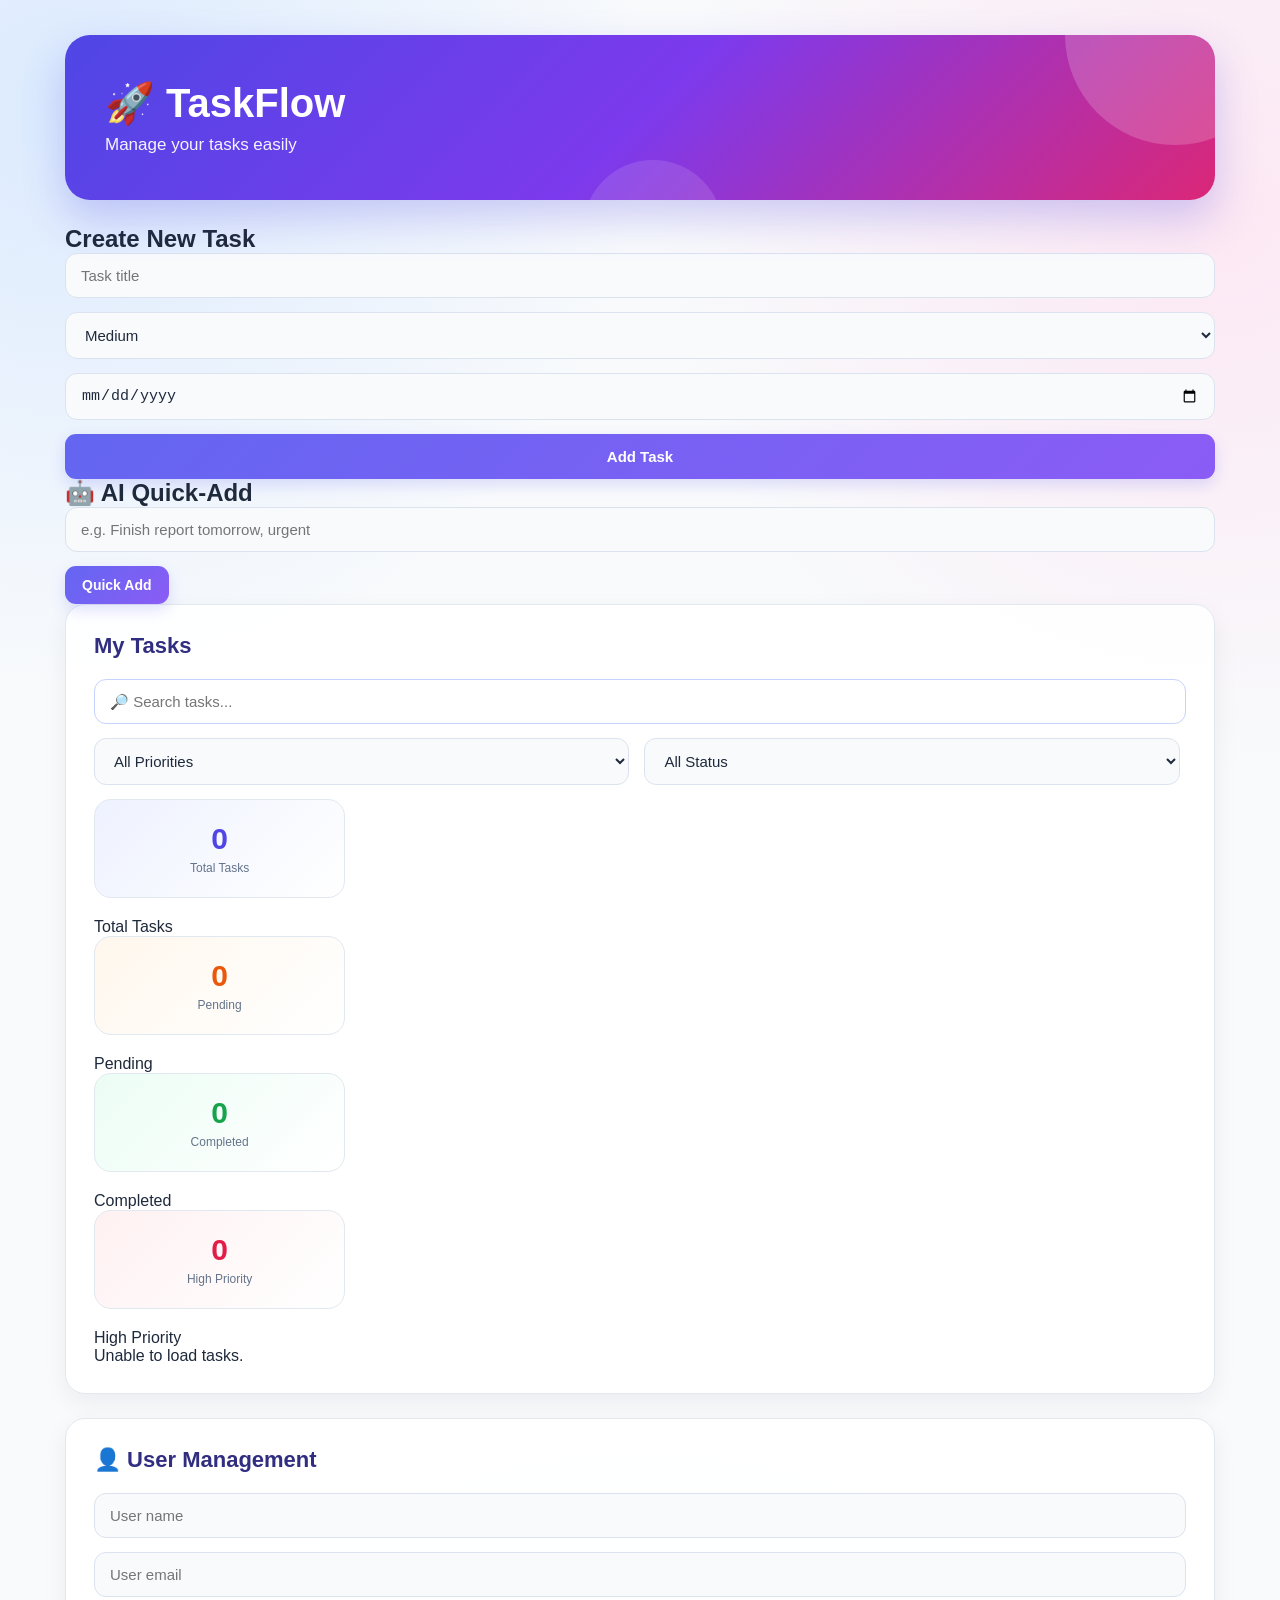
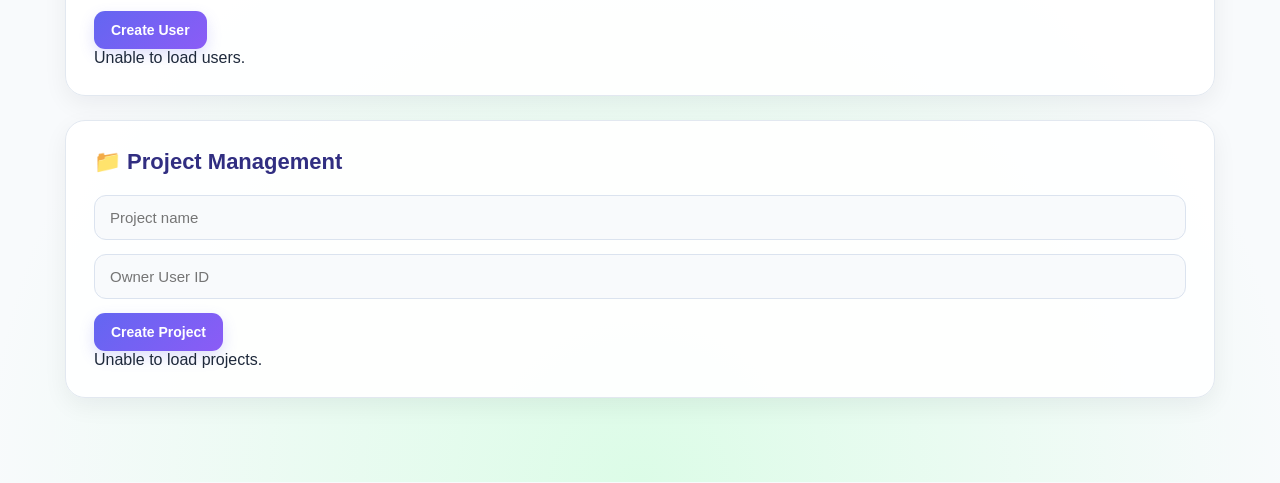
==== frontend/index.html @ d88e2542 "Initial TaskFlow project" ====
<!DOCTYPE html>
<html lang="en">

<head>
    <meta charset="UTF-8">
    <meta name="viewport" content="width=device-width, initial-scale=1.0">

    <title>TaskFlow - Task Management</title>

    <link rel="stylesheet" href="style.css">
</head>

<body>

    <div class="container">

        <!-- ============================= -->
        <!-- HEADER -->
        <!-- ============================= -->

        <header>
            <h1>🚀 TaskFlow</h1>
            <p>Manage your tasks easily</p>
        </header>


        <!-- ============================= -->
        <!-- CREATE TASK -->
        <!-- ============================= -->

        <form class="task-form">

            <h2>Create New Task</h2>

            <input
                type="text"
                id="title"
                placeholder="Task title"
                required
            >

            <select id="priority">

                <option value="low">
                    Low
                </option>

                <option value="medium" selected>
                    Medium
                </option>

                <option value="high">
                    High
                </option>

            </select>

            <input
                type="date"
                id="due_date"
            >

            <button type="submit">
                Add Task
            </button>

        </form>

<form id="quickAddForm">
    <h2>🤖 AI Quick-Add</h2>

    <input
        type="text"
        id="quickAddInput"
        placeholder="e.g. Finish report tomorrow, urgent"
        required
    >

    <button type="submit">Quick Add</button>
</form>

<div id="quickAddResult"></div>


        <!-- ============================= -->
        <!-- TASKS -->
        <!-- ============================= -->

        <section class="tasks-section">

            <h2>My Tasks</h2>


            <!-- SEARCH + FILTER -->

            <div class="task-filters">

                <input
                    type="text"
                    id="searchInput"
                    placeholder="🔎 Search tasks..."
                >


                <select id="priorityFilter">

                    <option value="all">
                        All Priorities
                    </option>

                    <option value="low">
                        Low
                    </option>

                    <option value="medium">
                        Medium
                    </option>

                    <option value="high">
                        High
                    </option>

                </select>


                <select id="statusFilter">

                    <option value="all">
                        All Status
                    </option>

                    <option value="pending">
                        Pending
                    </option>

                    <option value="completed">
                        Completed
                    </option>

                </select>

            </div>


            <!-- TASK SUMMARY -->

            <div class="task-summary">

                <div class="summary-box">

                    <h3 id="totalTasks">
                        0
                    </h3>

                    <p>
                        Total Tasks
                    </p>

                </div>


                <div class="summary-box">

                    <h3 id="pendingTasks">
                        0
                    </h3>

                    <p>
                        Pending
                    </p>

                </div>


                <div class="summary-box">

                    <h3 id="completedTasks">
                        0
                    </h3>

                    <p>
                        Completed
                    </p>

                </div>


                <div class="summary-box">

                    <h3 id="highPriorityTasks">
                        0
                    </h3>

                    <p>
                        High Priority
                    </p>

                </div>

            </div>


            <!-- TASK LIST -->

            <div id="tasks">

                <p>
                    Loading tasks...
                </p>

            </div>

        </section>


        <!-- ============================= -->
        <!-- USER MANAGEMENT -->
        <!-- ============================= -->

        <section class="tasks-section">

            <h2>👤 User Management</h2>

            <form id="userForm">

                <input
                    type="text"
                    id="userName"
                    placeholder="User name"
                    required
                >

                <input
                    type="email"
                    id="userEmail"
                    placeholder="User email"
                    required
                >

                <button type="submit">
                    Create User
                </button>

            </form>


            <div id="users">

                <p>
                    Loading users...
                </p>

            </div>

        </section>


        <!-- ============================= -->
        <!-- PROJECT MANAGEMENT -->
        <!-- ============================= -->

        <section class="tasks-section">

            <h2>📁 Project Management</h2>

            <form id="projectForm">

                <input
                    type="text"
                    id="projectName"
                    placeholder="Project name"
                    required
                >

                <input
                    type="number"
                    id="projectOwnerId"
                    placeholder="Owner User ID"
                    required
                >

                <button type="submit">
                    Create Project
                </button>

            </form>


            <div id="projects">

                <p>
                    Loading projects...
                </p>

            </div>

        </section>

    </div>


    <!-- ============================= -->
    <!-- JAVASCRIPT -->
    <!-- ============================= -->

    <script src="script.js"></script>

</body>

</html>
---- frontend/style.css ----
/* =========================================
   🚀 TASKFLOW - FINAL COLORFUL UI
========================================= */

* {
    margin: 0;
    padding: 0;
    box-sizing: border-box;
}

body {
    font-family: Arial, Helvetica, sans-serif;
    min-height: 100vh;
    color: #1e293b;

    background:
        radial-gradient(circle at 5% 5%, #dbeafe 0, transparent 25%),
        radial-gradient(circle at 95% 10%, #fce7f3 0, transparent 25%),
        radial-gradient(circle at 50% 100%, #dcfce7 0, transparent 30%),
        #f8fafc;
}

.container {
    width: min(1150px, 92%);
    margin: auto;
    padding: 35px 0 60px;
}

/* =========================================
   HEADER
========================================= */

header {
    position: relative;
    overflow: hidden;

    padding: 45px 40px;
    margin-bottom: 25px;

    border-radius: 25px;

    color: white;

    background:
        linear-gradient(
            135deg,
            #4f46e5,
            #7c3aed,
            #db2777
        );

    box-shadow:
        0 18px 40px rgba(79, 70, 229, 0.25);
}

header::before {
    content: "";

    position: absolute;
    width: 220px;
    height: 220px;

    right: -70px;
    top: -110px;

    border-radius: 50%;

    background: rgba(255, 255, 255, 0.18);
}

header::after {
    content: "";

    position: absolute;
    width: 140px;
    height: 140px;

    left: 45%;
    bottom: -100px;

    border-radius: 50%;

    background: rgba(255, 255, 255, 0.12);
}

header h1,
header p {
    position: relative;
    z-index: 2;
}

header h1 {
    font-size: 40px;
    margin-bottom: 8px;
}

header p {
    font-size: 17px;
    color: #f5f3ff;
}

/* =========================================
   SECTIONS
========================================= */

section {
    background: rgba(255, 255, 255, 0.95);

    padding: 28px;
    margin-bottom: 24px;

    border-radius: 20px;

    border: 1px solid #e2e8f0;

    box-shadow:
        0 8px 25px rgba(15, 23, 42, 0.06);
}

section h2 {
    margin-bottom: 20px;

    font-size: 22px;

    color: #312e81;
}

/* =========================================
   INPUTS
========================================= */

input,
select {
    width: 100%;

    padding: 13px 15px;
    margin-bottom: 14px;

    border: 1px solid #dbe3ef;

    border-radius: 12px;

    background: #f8fafc;

    color: #1e293b;

    font-size: 15px;

    outline: none;

    transition: 0.2s;
}

input:focus,
select:focus {
    background: white;

    border-color: #6366f1;

    box-shadow:
        0 0 0 4px rgba(99, 102, 241, 0.10);
}

/* =========================================
   BUTTONS
========================================= */

button {
    border: none;

    padding: 11px 17px;

    border-radius: 11px;

    color: white;

    font-size: 14px;

    font-weight: 600;

    cursor: pointer;

    background:
        linear-gradient(
            135deg,
            #6366f1,
            #8b5cf6
        );

    box-shadow:
        0 6px 15px rgba(99, 102, 241, 0.20);

    transition: 0.2s ease;
}

button:hover {
    transform: translateY(-2px);

    box-shadow:
        0 10px 22px rgba(99, 102, 241, 0.28);
}

.task-form button {
    width: 100%;
    padding: 14px;
    font-size: 15px;
}

/* =========================================
   SEARCH & FILTERS
========================================= */

#searchInput {
    background: white;

    border-color: #c7d2fe;
}

#priorityFilter,
#statusFilter {
    width: 49%;
    display: inline-block;
}

#priorityFilter {
    margin-right: 1%;
}

/* =========================================
   SUMMARY
========================================= */

#totalTasks,
#pendingTasks,
#completedTasks,
#highPriorityTasks {
    display: inline-block;

    width: 23%;

    margin: 0 1% 20px 0;

    padding: 22px 15px;

    text-align: center;

    font-size: 30px;

    font-weight: 800;

    border-radius: 17px;

    border: 1px solid #e2e8f0;

    transition: 0.25s ease;
}

#totalTasks {
    background: linear-gradient(135deg, #eef2ff, #ffffff);
    color: #4f46e5;
}

#pendingTasks {
    background: linear-gradient(135deg, #fff7ed, #ffffff);
    color: #ea580c;
}

#completedTasks {
    background: linear-gradient(135deg, #ecfdf5, #ffffff);
    color: #16a34a;
}

#highPriorityTasks {
    background: linear-gradient(135deg, #fff1f2, #ffffff);
    color: #e11d48;
}

#totalTasks:hover,
#pendingTasks:hover,
#completedTasks:hover,
#highPriorityTasks:hover {
    transform: translateY(-5px);

    box-shadow:
        0 12px 25px rgba(15, 23, 42, 0.10);
}

#totalTasks::after {
    content: " Total Tasks";

    display: block;

    font-size: 12px;

    font-weight: 500;

    color: #64748b;

    margin-top: 5px;
}

#pendingTasks::after {
    content: " Pending";

    display: block;

    font-size: 12px;

    font-weight: 500;

    color: #64748b;

    margin-top: 5px;
}

#completedTasks::after {
    content: " Completed";

    display: block;

    font-size: 12px;

    font-weight: 500;

    color: #64748b;

    margin-top: 5px;
}

#highPriorityTasks::after {
    content: " High Priority";

    display: block;

    font-size: 12px;

    font-weight: 500;

    color: #64748b;

    margin-top: 5px;
}

/* =========================================
   TASK / USER / PROJECT CARDS
========================================= */

.task-item {
    position: relative;

    padding: 20px;

    margin-bottom: 15px;

    background: white;

    border: 1px solid #e2e8f0;

    border-radius: 17px;

    box-shadow:
        0 5px 18px rgba(15, 23, 42, 0.05);

    transition: 0.25s ease;
}

.task-item:hover {
    transform: translateY(-4px);

    border-color: #c7d2fe;

    box-shadow:
        0 14px 30px rgba(79, 70, 229, 0.11);
}

.task-item::before {
    content: "";

    position: absolute;

    left: 0;
    top: 15px;
    bottom: 15px;

    width: 4px;

    border-radius: 10px;

    background:
        linear-gradient(
            180deg,
            #6366f1,
            #ec4899
        );
}

.task-item h3 {
    margin-bottom: 9px;

    font-size: 19px;

    color: #111827;
}

.task-item p {
    margin: 5px 0;

    color: #64748b;

    font-size: 14px;
}

/* =========================================
   ACTION BUTTONS
========================================= */

.task-actions {
    display: flex;

    gap: 9px;

    margin-top: 15px;

    flex-wrap: wrap;
}

.edit-btn {
    background:
        linear-gradient(
            135deg,
            #2563eb,
            #06b6d4
        );
}

.delete-btn {
    background:
        linear-gradient(
            135deg,
            #ef4444,
            #f43f5e
        );
}

/* =========================================
   USERS & PROJECTS
========================================= */

#users,
#projects {
    display: grid;

    grid-template-columns:
        repeat(auto-fit, minmax(280px, 1fr));

    gap: 17px;
}

#users .task-item,
#projects .task-item {
    margin-bottom: 0;
}

#users .task-item::before {
    background:
        linear-gradient(
            180deg,
            #06b6d4,
            #3b82f6
        );
}

#projects .task-item::before {
    background:
        linear-gradient(
            180deg,
            #8b5cf6,
            #ec4899
        );
}

/* =========================================
   MOBILE
========================================= */

@media (max-width: 768px) {

    .container {
        width: 94%;
        padding-top: 20px;
    }

    header {
        padding: 32px 25px;
    }

    header h1 {
        font-size: 30px;
    }

    section {
        padding: 21px;
    }

    #totalTasks,
    #pendingTasks,
    #completedTasks,
    #highPriorityTasks {
        width: 48%;
        margin-right: 1%;
    }

    #priorityFilter,
    #statusFilter {
        width: 100%;
        margin-right: 0;
    }
}

@media (max-width: 480px) {

    #totalTasks,
    #pendingTasks,
    #completedTasks,
    #highPriorityTasks {
        width: 100%;
        margin-right: 0;
    }

    .task-actions button {
        flex: 1;
    }
}
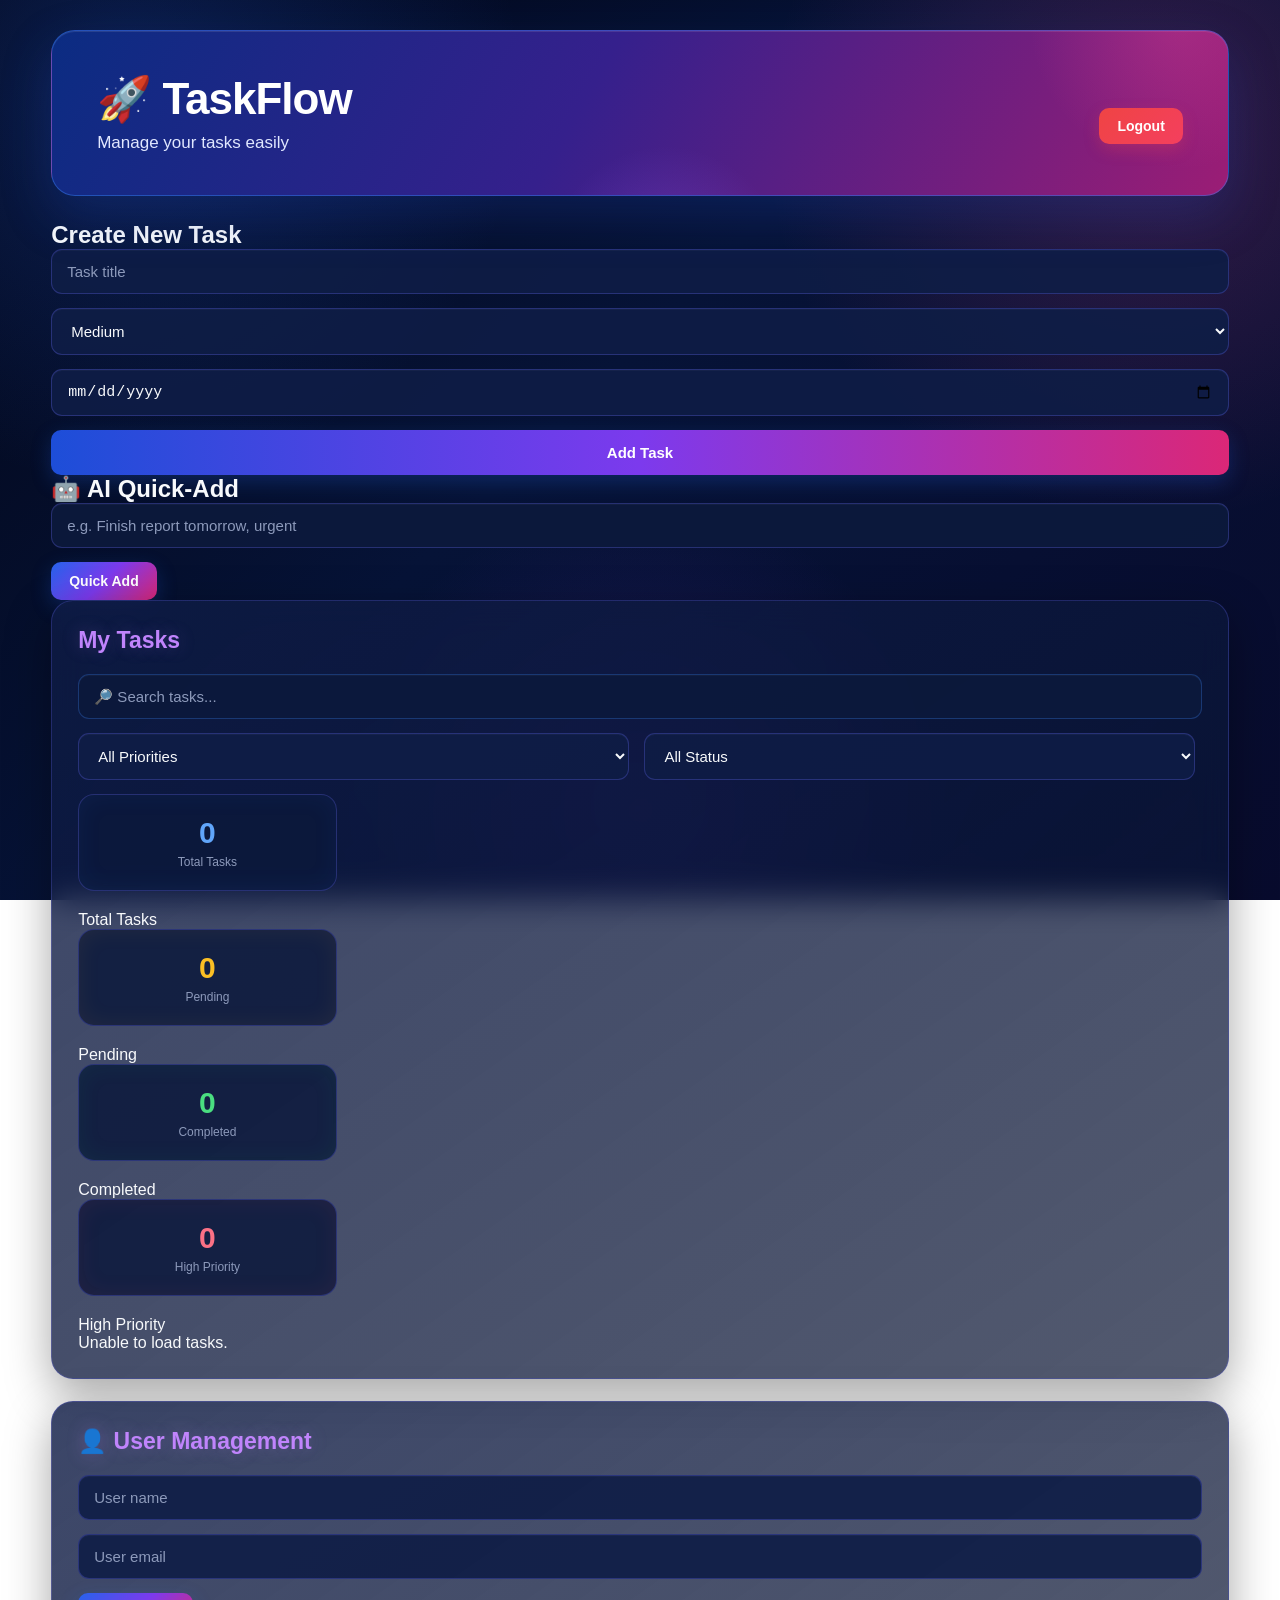
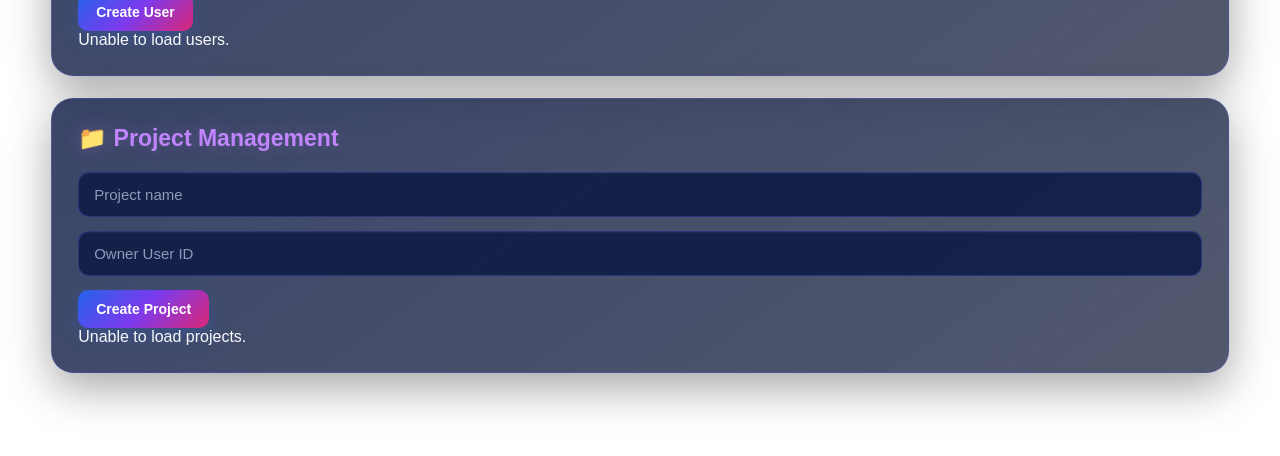
==== commit 0c8b1f44: "Complete authentication and password reset flow" ====
--- a/frontend/index.html
+++ b/frontend/index.html
@@ -19,9 +19,11 @@
         <!-- ============================= -->
 
         <header>
-            <h1>🚀 TaskFlow</h1>
-            <p>Manage your tasks easily</p>
-        </header>
+    <h1>🚀 TaskFlow</h1>
+    <p>Manage your tasks easily</p>
+
+    <button id="logoutBtn" class="logout-btn">Logout</button>
+</header>
 
 
         <!-- ============================= -->
--- a/frontend/style.css
+++ b/frontend/style.css
@@ -1,6 +1,7 @@
-/* =========================================
-   🚀 TASKFLOW - FINAL COLORFUL UI
-========================================= */
+/* =========================================================
+   🚀 TASKFLOW — PREMIUM DARK NEON UI
+   Blue + Purple + Pink Glassmorphism Theme
+========================================================= */
 
 * {
     margin: 0;
@@ -8,79 +9,144 @@
     box-sizing: border-box;
 }
 
+:root {
+    --bg: #050b24;
+    --bg2: #081337;
+    --card: rgba(12, 23, 58, 0.72);
+    --card2: rgba(17, 30, 72, 0.82);
+
+    --blue: #2563eb;
+    --cyan: #06b6d4;
+    --purple: #7c3aed;
+    --violet: #8b5cf6;
+    --pink: #ec4899;
+    --red: #f43f5e;
+
+    --text: #f8fafc;
+    --muted: #aab6d3;
+    --border: rgba(99, 102, 241, 0.35);
+
+    --shadow: 0 15px 45px rgba(0, 0, 0, 0.35);
+}
+
+/* =========================================================
+   BODY
+========================================================= */
+
 body {
     font-family: Arial, Helvetica, sans-serif;
     min-height: 100vh;
-    color: #1e293b;
-
-    background:
-        radial-gradient(circle at 5% 5%, #dbeafe 0, transparent 25%),
-        radial-gradient(circle at 95% 10%, #fce7f3 0, transparent 25%),
-        radial-gradient(circle at 50% 100%, #dcfce7 0, transparent 30%),
-        #f8fafc;
-}
+    color: var(--text);
+
+    background:
+        radial-gradient(
+            circle at 10% 10%,
+            rgba(37, 99, 235, 0.25),
+            transparent 28%
+        ),
+        radial-gradient(
+            circle at 90% 15%,
+            rgba(236, 72, 153, 0.20),
+            transparent 28%
+        ),
+        radial-gradient(
+            circle at 50% 90%,
+            rgba(124, 58, 237, 0.18),
+            transparent 30%
+        ),
+        linear-gradient(
+            135deg,
+            #020617,
+            #061337 45%,
+            #080b2d 100%
+        );
+
+    background-attachment: fixed;
+}
+
+/* =========================================================
+   CONTAINER
+========================================================= */
 
 .container {
-    width: min(1150px, 92%);
+    width: min(1400px, 92%);
     margin: auto;
-    padding: 35px 0 60px;
-}
-
-/* =========================================
+    padding: 30px 0 60px;
+}
+
+/* =========================================================
    HEADER
-========================================= */
+========================================================= */
 
 header {
-    position: relative;
+    position: sticky;
+    top: 15px;
+    z-index: 1000;
+
     overflow: hidden;
 
-    padding: 45px 40px;
+    padding: 42px 45px;
     margin-bottom: 25px;
 
-    border-radius: 25px;
+    border-radius: 24px;
+
+    border: 1px solid rgba(59, 130, 246, 0.45);
 
     color: white;
 
     background:
         linear-gradient(
-            135deg,
-            #4f46e5,
-            #7c3aed,
-            #db2777
-        );
-
-    box-shadow:
-        0 18px 40px rgba(79, 70, 229, 0.25);
+            120deg,
+            #0b2c82 0%,
+            #35208c 45%,
+            #9b1d75 100%
+        );
+
+    box-shadow:
+        0 20px 50px rgba(30, 64, 175, 0.28),
+        inset 0 1px 0 rgba(255, 255, 255, 0.10);
 }
 
 header::before {
     content: "";
 
     position: absolute;
-    width: 220px;
-    height: 220px;
-
-    right: -70px;
-    top: -110px;
+
+    width: 300px;
+    height: 300px;
+
+    right: -100px;
+    top: -160px;
 
     border-radius: 50%;
 
-    background: rgba(255, 255, 255, 0.18);
+    background:
+        radial-gradient(
+            circle,
+            rgba(236, 72, 153, 0.30),
+            transparent 70%
+        );
 }
 
 header::after {
     content: "";
 
     position: absolute;
-    width: 140px;
-    height: 140px;
-
-    left: 45%;
-    bottom: -100px;
+
+    width: 240px;
+    height: 240px;
+
+    left: 42%;
+    bottom: -190px;
 
     border-radius: 50%;
 
-    background: rgba(255, 255, 255, 0.12);
+    background:
+        radial-gradient(
+            circle,
+            rgba(139, 92, 246, 0.30),
+            transparent 70%
+        );
 }
 
 header h1,
@@ -90,130 +156,177 @@
 }
 
 header h1 {
-    font-size: 40px;
+    font-size: 44px;
     margin-bottom: 8px;
+    letter-spacing: -1px;
 }
 
 header p {
     font-size: 17px;
-    color: #f5f3ff;
-}
-
-/* =========================================
+    color: #e0e7ff;
+}
+
+/* =========================================================
    SECTIONS
-========================================= */
+========================================================= */
 
 section {
-    background: rgba(255, 255, 255, 0.95);
-
-    padding: 28px;
-    margin-bottom: 24px;
-
-    border-radius: 20px;
-
-    border: 1px solid #e2e8f0;
-
-    box-shadow:
-        0 8px 25px rgba(15, 23, 42, 0.06);
+    position: relative;
+
+    background:
+        linear-gradient(
+            145deg,
+            rgba(15, 28, 70, 0.82),
+            rgba(8, 18, 48, 0.70)
+        );
+
+    padding: 26px;
+
+    margin-bottom: 22px;
+
+    border-radius: 22px;
+
+    border: 1px solid rgba(99, 102, 241, 0.28);
+
+    box-shadow: var(--shadow);
+
+    backdrop-filter: blur(16px);
+    -webkit-backdrop-filter: blur(16px);
 }
 
 section h2 {
     margin-bottom: 20px;
 
-    font-size: 22px;
-
-    color: #312e81;
-}
-
-/* =========================================
+    font-size: 23px;
+
+    color: #c084fc;
+
+    text-shadow:
+        0 0 18px rgba(192, 132, 252, 0.25);
+}
+
+/* =========================================================
    INPUTS
-========================================= */
+========================================================= */
 
 input,
 select {
     width: 100%;
 
     padding: 13px 15px;
+
     margin-bottom: 14px;
 
-    border: 1px solid #dbe3ef;
-
-    border-radius: 12px;
-
-    background: #f8fafc;
-
-    color: #1e293b;
+    border-radius: 11px;
+
+    border: 1px solid rgba(99, 102, 241, 0.30);
+
+    background:
+        rgba(15, 29, 70, 0.90);
+
+    color: #f8fafc;
 
     font-size: 15px;
 
     outline: none;
 
-    transition: 0.2s;
+    transition: 0.25s ease;
+
+    box-shadow:
+        inset 0 1px 0 rgba(255, 255, 255, 0.03);
+}
+
+input::placeholder {
+    color: #8d9abb;
 }
 
 input:focus,
 select:focus {
-    background: white;
-
-    border-color: #6366f1;
-
-    box-shadow:
-        0 0 0 4px rgba(99, 102, 241, 0.10);
-}
-
-/* =========================================
+    border-color: #c026d3;
+
+    background:
+        rgba(19, 32, 78, 0.98);
+
+    box-shadow:
+        0 0 0 3px rgba(139, 92, 246, 0.12),
+        0 0 22px rgba(139, 92, 246, 0.15);
+}
+
+select option {
+    background: #0b1638;
+    color: white;
+}
+
+/* =========================================================
    BUTTONS
-========================================= */
+========================================================= */
 
 button {
     border: none;
 
-    padding: 11px 17px;
-
-    border-radius: 11px;
+    padding: 11px 18px;
+
+    border-radius: 10px;
 
     color: white;
 
     font-size: 14px;
 
-    font-weight: 600;
+    font-weight: 700;
 
     cursor: pointer;
 
     background:
         linear-gradient(
             135deg,
-            #6366f1,
-            #8b5cf6
-        );
-
-    box-shadow:
-        0 6px 15px rgba(99, 102, 241, 0.20);
-
-    transition: 0.2s ease;
+            #2563eb,
+            #7c3aed,
+            #db2777
+        );
+
+    box-shadow:
+        0 7px 20px rgba(37, 99, 235, 0.25);
+
+    transition: 0.22s ease;
 }
 
 button:hover {
     transform: translateY(-2px);
 
     box-shadow:
-        0 10px 22px rgba(99, 102, 241, 0.28);
+        0 10px 25px rgba(139, 92, 246, 0.35);
+}
+
+button:active {
+    transform: translateY(0);
 }
 
 .task-form button {
     width: 100%;
+
     padding: 14px;
+
     font-size: 15px;
-}
-
-/* =========================================
+
+    background:
+        linear-gradient(
+            90deg,
+            #1d4ed8,
+            #7c3aed,
+            #db2777
+        );
+}
+
+/* =========================================================
    SEARCH & FILTERS
-========================================= */
+========================================================= */
 
 #searchInput {
-    background: white;
-
-    border-color: #c7d2fe;
+    background:
+        rgba(12, 25, 60, 0.92);
+
+    border-color:
+        rgba(59, 130, 246, 0.30);
 }
 
 #priorityFilter,
@@ -226,9 +339,9 @@
     margin-right: 1%;
 }
 
-/* =========================================
-   SUMMARY
-========================================= */
+/* =========================================================
+   SUMMARY CARDS
+========================================================= */
 
 #totalTasks,
 #pendingTasks,
@@ -240,7 +353,7 @@
 
     margin: 0 1% 20px 0;
 
-    padding: 22px 15px;
+    padding: 21px 15px;
 
     text-align: center;
 
@@ -248,129 +361,126 @@
 
     font-weight: 800;
 
-    border-radius: 17px;
-
-    border: 1px solid #e2e8f0;
+    border-radius: 16px;
+
+    border: 1px solid rgba(99, 102, 241, 0.30);
 
     transition: 0.25s ease;
+
+    background:
+        rgba(12, 25, 60, 0.85);
 }
 
 #totalTasks {
-    background: linear-gradient(135deg, #eef2ff, #ffffff);
-    color: #4f46e5;
+    color: #60a5fa;
+
+    box-shadow:
+        inset 0 0 25px rgba(37, 99, 235, 0.08);
 }
 
 #pendingTasks {
-    background: linear-gradient(135deg, #fff7ed, #ffffff);
-    color: #ea580c;
+    color: #fbbf24;
+
+    box-shadow:
+        inset 0 0 25px rgba(251, 191, 36, 0.07);
 }
 
 #completedTasks {
-    background: linear-gradient(135deg, #ecfdf5, #ffffff);
-    color: #16a34a;
+    color: #4ade80;
+
+    box-shadow:
+        inset 0 0 25px rgba(34, 197, 94, 0.07);
 }
 
 #highPriorityTasks {
-    background: linear-gradient(135deg, #fff1f2, #ffffff);
-    color: #e11d48;
+    color: #fb7185;
+
+    box-shadow:
+        inset 0 0 25px rgba(244, 63, 94, 0.08);
 }
 
 #totalTasks:hover,
 #pendingTasks:hover,
 #completedTasks:hover,
 #highPriorityTasks:hover {
-    transform: translateY(-5px);
-
-    box-shadow:
-        0 12px 25px rgba(15, 23, 42, 0.10);
+    transform: translateY(-4px);
+
+    border-color:
+        rgba(139, 92, 246, 0.50);
+
+    box-shadow:
+        0 12px 30px rgba(0, 0, 0, 0.35);
 }
 
 #totalTasks::after {
     content: " Total Tasks";
-
-    display: block;
-
-    font-size: 12px;
-
-    font-weight: 500;
-
-    color: #64748b;
-
-    margin-top: 5px;
 }
 
 #pendingTasks::after {
     content: " Pending";
-
-    display: block;
-
-    font-size: 12px;
-
-    font-weight: 500;
-
-    color: #64748b;
-
-    margin-top: 5px;
 }
 
 #completedTasks::after {
     content: " Completed";
-
-    display: block;
-
-    font-size: 12px;
-
-    font-weight: 500;
-
-    color: #64748b;
-
-    margin-top: 5px;
 }
 
 #highPriorityTasks::after {
     content: " High Priority";
-
+}
+
+#totalTasks::after,
+#pendingTasks::after,
+#completedTasks::after,
+#highPriorityTasks::after {
     display: block;
 
     font-size: 12px;
 
     font-weight: 500;
 
-    color: #64748b;
+    color: #8d9abb;
 
     margin-top: 5px;
 }
 
-/* =========================================
-   TASK / USER / PROJECT CARDS
-========================================= */
+/* =========================================================
+   TASK CARDS
+========================================================= */
 
 .task-item {
     position: relative;
 
-    padding: 20px;
-
-    margin-bottom: 15px;
-
-    background: white;
-
-    border: 1px solid #e2e8f0;
-
-    border-radius: 17px;
-
-    box-shadow:
-        0 5px 18px rgba(15, 23, 42, 0.05);
+    padding: 20px 20px 20px 25px;
+
+    margin-bottom: 14px;
+
+    background:
+        linear-gradient(
+            145deg,
+            rgba(18, 34, 78, 0.90),
+            rgba(8, 20, 51, 0.88)
+        );
+
+    border: 1px solid rgba(99, 102, 241, 0.24);
+
+    border-radius: 16px;
+
+    box-shadow:
+        0 7px 25px rgba(0, 0, 0, 0.20);
 
     transition: 0.25s ease;
+
+    overflow: hidden;
 }
 
 .task-item:hover {
-    transform: translateY(-4px);
-
-    border-color: #c7d2fe;
-
-    box-shadow:
-        0 14px 30px rgba(79, 70, 229, 0.11);
+    transform: translateY(-3px);
+
+    border-color:
+        rgba(139, 92, 246, 0.55);
+
+    box-shadow:
+        0 14px 35px rgba(37, 99, 235, 0.16);
 }
 
 .task-item::before {
@@ -379,8 +489,8 @@
     position: absolute;
 
     left: 0;
-    top: 15px;
-    bottom: 15px;
+    top: 14px;
+    bottom: 14px;
 
     width: 4px;
 
@@ -389,30 +499,34 @@
     background:
         linear-gradient(
             180deg,
-            #6366f1,
+            #3b82f6,
+            #8b5cf6,
             #ec4899
         );
+
+    box-shadow:
+        0 0 12px rgba(139, 92, 246, 0.45);
 }
 
 .task-item h3 {
     margin-bottom: 9px;
 
-    font-size: 19px;
-
-    color: #111827;
+    font-size: 18px;
+
+    color: #f8fafc;
 }
 
 .task-item p {
-    margin: 5px 0;
-
-    color: #64748b;
+    margin: 6px 0;
+
+    color: #aab6d3;
 
     font-size: 14px;
 }
 
-/* =========================================
-   ACTION BUTTONS
-========================================= */
+/* =========================================================
+   TASK ACTIONS
+========================================================= */
 
 .task-actions {
     display: flex;
@@ -429,7 +543,7 @@
         linear-gradient(
             135deg,
             #2563eb,
-            #06b6d4
+            #4f46e5
         );
 }
 
@@ -437,14 +551,14 @@
     background:
         linear-gradient(
             135deg,
-            #ef4444,
-            #f43f5e
-        );
-}
-
-/* =========================================
+            #e11d48,
+            #be123c
+        );
+}
+
+/* =========================================================
    USERS & PROJECTS
-========================================= */
+========================================================= */
 
 #users,
 #projects {
@@ -466,7 +580,7 @@
         linear-gradient(
             180deg,
             #06b6d4,
-            #3b82f6
+            #2563eb
         );
 }
 
@@ -479,9 +593,139 @@
         );
 }
 
-/* =========================================
+/* =========================================================
+   STATUS / PRIORITY BADGES
+========================================================= */
+
+.task-item .priority,
+.task-item .status {
+    font-weight: 700;
+}
+
+/* =========================================================
+   QUICK ADD
+========================================================= */
+
+#quickAddInput {
+    background:
+        rgba(12, 25, 60, 0.92);
+
+    border-color:
+        rgba(99, 102, 241, 0.30);
+}
+
+#quickAddButton {
+    background:
+        linear-gradient(
+            135deg,
+            #2563eb,
+            #7c3aed,
+            #db2777
+        );
+}
+
+/* =========================================================
+   ERROR / SUCCESS MESSAGES
+========================================================= */
+
+.field-error {
+    display: none;
+
+    margin: -8px 0 12px;
+
+    color: #fb7185;
+
+    font-size: 13px;
+
+    font-weight: 600;
+}
+
+.field-error.show {
+    display: block;
+}
+
+.input-error {
+    border-color:
+        #f43f5e !important;
+
+    box-shadow:
+        0 0 0 3px rgba(244, 63, 94, 0.12),
+        0 0 15px rgba(244, 63, 94, 0.10) !important;
+}
+
+.success-message {
+    margin-top: 10px;
+
+    padding: 10px 14px;
+
+    border-radius: 10px;
+
+    background:
+        rgba(22, 163, 74, 0.12);
+
+    border:
+        1px solid rgba(74, 222, 128, 0.25);
+
+    color: #86efac;
+
+    font-size: 14px;
+
+    font-weight: 600;
+}
+
+/* =========================================================
+   NO TASKS MESSAGE
+========================================================= */
+
+#tasksContainer:empty::after {
+    content: "No tasks found.";
+
+    display: block;
+
+    text-align: center;
+
+    padding: 30px;
+
+    color: #7f8db1;
+}
+
+/* =========================================================
+   SCROLLBAR
+========================================================= */
+
+::-webkit-scrollbar {
+    width: 9px;
+}
+
+::-webkit-scrollbar-track {
+    background: #030817;
+}
+
+::-webkit-scrollbar-thumb {
+    background:
+        linear-gradient(
+            180deg,
+            #2563eb,
+            #7c3aed,
+            #db2777
+        );
+
+    border-radius: 10px;
+}
+
+::-webkit-scrollbar-thumb:hover {
+    background:
+        linear-gradient(
+            180deg,
+            #3b82f6,
+            #8b5cf6,
+            #ec4899
+        );
+}
+
+/* =========================================================
    MOBILE
-========================================= */
+========================================================= */
 
 @media (max-width: 768px) {
 
@@ -495,7 +739,7 @@
     }
 
     header h1 {
-        font-size: 30px;
+        font-size: 32px;
     }
 
     section {
@@ -507,12 +751,14 @@
     #completedTasks,
     #highPriorityTasks {
         width: 48%;
+
         margin-right: 1%;
     }
 
     #priorityFilter,
     #statusFilter {
         width: 100%;
+
         margin-right: 0;
     }
 }
@@ -524,10 +770,57 @@
     #completedTasks,
     #highPriorityTasks {
         width: 100%;
+
         margin-right: 0;
     }
 
     .task-actions button {
         flex: 1;
     }
+
+    header h1 {
+        font-size: 28px;
+    }
+
+    header p {
+        font-size: 15px;
+    }
+}
+
+/* =========================================
+   LOGOUT BUTTON
+========================================= */
+
+.logout-btn {
+    position: relative;
+    z-index: 20;
+
+    float: right;
+    margin-top: -45px;
+
+    background: linear-gradient(135deg, #ef4444, #f43f5e);
+    color: white;
+
+    border: none;
+    padding: 10px 18px;
+
+    border-radius: 10px;
+
+    font-weight: 700;
+    cursor: pointer;
+
+    box-shadow: 0 6px 15px rgba(239, 68, 68, 0.25);
+
+    transition: 0.22s ease;
+}
+
+.logout-btn:hover {
+    transform: translateY(-2px);
+
+    box-shadow:
+        0 10px 22px rgba(239, 68, 68, 0.35);
+}
+
+.logout-btn:active {
+    transform: translateY(0);
 }
